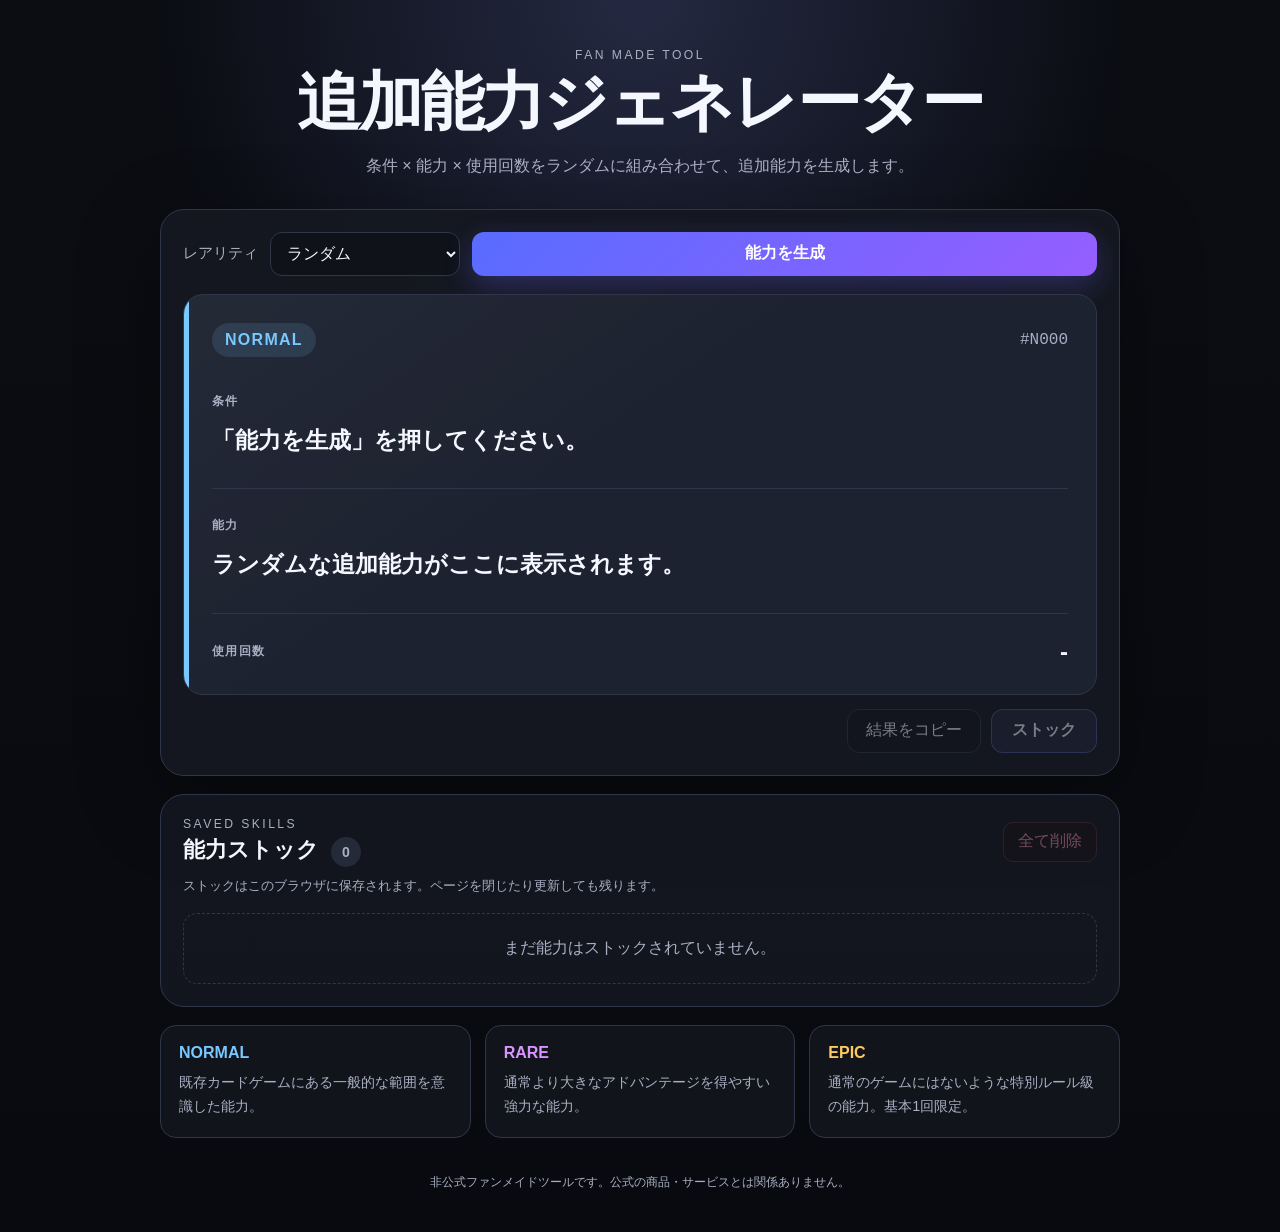
==== index.html @ 1065f286 "Add files via upload" ====
<!doctype html>
<html lang="ja">
<head>
  <meta charset="UTF-8" />
  <meta name="viewport" content="width=device-width, initial-scale=1.0" />
  <meta name="description" content="デュエル・マスターズ向けの非公式追加能力ジェネレーター" />
  <title>追加能力ジェネレーター</title>
  <link rel="stylesheet" href="./style.css?v=20260817_1328" />
</head>
<body>
  <main class="page-shell">
    <header class="hero">
      <p class="eyebrow">FAN MADE TOOL</p>
      <h1>追加能力ジェネレーター</h1>
      <p class="lead">
        条件 × 能力 × 使用回数をランダムに組み合わせて、追加能力を生成します。
      </p>
    </header>

    <section class="generator-panel" aria-labelledby="generator-title">
      <div class="control-row">
        <label for="rarity-select">レアリティ</label>
        <select id="rarity-select">
          <option value="random">ランダム</option>
          <option value="normal">NORMAL</option>
          <option value="rare">RARE</option>
          <option value="epic">EPIC</option>
        </select>

        <button id="generate-button" class="primary-button" type="button">
          能力を生成
        </button>
      </div>

      <article id="result-card" class="result-card rarity-normal" aria-live="polite">
        <div class="card-top">
          <span id="rarity-badge" class="rarity-badge">NORMAL</span>
          <span id="skill-id" class="skill-id">#N000</span>
        </div>

        <div class="result-block">
          <span class="result-label">条件</span>
          <p id="condition-text">「能力を生成」を押してください。</p>
        </div>

        <div class="divider"></div>

        <div class="result-block">
          <span class="result-label">能力</span>
          <p id="skill-text">ランダムな追加能力がここに表示されます。</p>
        </div>

        <div class="divider"></div>

        <div class="count-area">
          <span class="result-label">使用回数</span>
          <strong id="count-text">-</strong>
        </div>
      </article>

      <div class="secondary-actions">
        <button id="copy-button" class="secondary-button" type="button" disabled>
          結果をコピー
        </button>
        <button id="stock-button" class="stock-button" type="button" disabled>
          ストック
        </button>
      </div>
    </section>

    <section class="stock-section" aria-labelledby="stock-title">
      <div class="stock-header">
        <div>
          <p class="eyebrow stock-eyebrow">SAVED SKILLS</p>
          <h2 id="stock-title">能力ストック <span id="stock-count">0</span></h2>
        </div>
        <button id="clear-stock-button" class="danger-button" type="button">
          全て削除
        </button>
      </div>

      <p class="stock-note">
        ストックはこのブラウザに保存されます。ページを閉じたり更新しても残ります。
      </p>

      <div id="stock-list" class="stock-list">
        <p id="stock-empty" class="stock-empty">まだ能力はストックされていません。</p>
      </div>
    </section>

    <section class="info-grid">
      <div class="info-card">
        <h2>NORMAL</h2>
        <p>既存カードゲームにある一般的な範囲を意識した能力。</p>
      </div>
      <div class="info-card">
        <h2>RARE</h2>
        <p>通常より大きなアドバンテージを得やすい強力な能力。</p>
      </div>
      <div class="info-card">
        <h2>EPIC</h2>
        <p>通常のゲームにはないような特別ルール級の能力。基本1回限定。</p>
      </div>
    </section>

    <footer>
      <p>
        非公式ファンメイドツールです。公式の商品・サービスとは関係ありません。
      </p>
    </footer>
  </main>

  <script type="module" src="./main.js?v=20260817_1328"></script>
</body>
</html>
---- style.css ----
:root {
  color-scheme: dark;
  --bg: #0c0d12;
  --panel: #151821;
  --panel-2: #1d2230;
  --text: #f5f7ff;
  --muted: #a9b0c3;
  --line: #30364a;
  --normal: #79c8ff;
  --rare: #d995ff;
  --epic: #ffc95f;
  --accent: #7e8cff;
}

* {
  box-sizing: border-box;
}

body {
  margin: 0;
  min-height: 100vh;
  font-family:
    Inter, "Noto Sans JP", "Yu Gothic UI", "Yu Gothic", Meiryo, sans-serif;
  background:
    radial-gradient(circle at top, #242942 0%, transparent 35%),
    linear-gradient(180deg, #0b0d13 0%, #090a0f 100%);
  color: var(--text);
}

button,
select {
  font: inherit;
}

button {
  cursor: pointer;
}

.page-shell {
  width: min(960px, calc(100% - 32px));
  margin: 0 auto;
  padding: 48px 0 28px;
}

.hero {
  text-align: center;
  margin-bottom: 28px;
}

.eyebrow {
  margin: 0 0 8px;
  letter-spacing: 0.2em;
  font-size: 0.76rem;
  color: var(--muted);
}

h1 {
  margin: 0;
  font-size: clamp(2rem, 6vw, 4rem);
  line-height: 1;
  letter-spacing: -0.04em;
}

.lead {
  max-width: 650px;
  margin: 18px auto 0;
  line-height: 1.8;
  color: var(--muted);
}

.generator-panel {
  padding: 22px;
  border: 1px solid var(--line);
  border-radius: 24px;
  background: rgba(21, 24, 33, 0.92);
  box-shadow: 0 24px 80px rgba(0, 0, 0, 0.35);
}

.control-row {
  display: grid;
  grid-template-columns: auto minmax(120px, 190px) 1fr;
  gap: 12px;
  align-items: center;
  margin-bottom: 18px;
}

.control-row label {
  color: var(--muted);
  font-size: 0.92rem;
}

select,
.primary-button,
.secondary-button {
  min-height: 44px;
  border-radius: 12px;
  border: 1px solid var(--line);
}

select {
  padding: 0 12px;
  background: #0f1219;
  color: var(--text);
}

.primary-button {
  border: 0;
  padding: 0 24px;
  font-weight: 800;
  color: white;
  background: linear-gradient(135deg, #596cff, #965eff);
  box-shadow: 0 10px 28px rgba(109, 96, 255, 0.28);
}

.primary-button:hover {
  filter: brightness(1.08);
}

.result-card {
  position: relative;
  overflow: hidden;
  min-height: 390px;
  padding: 28px;
  border-radius: 20px;
  border: 1px solid var(--line);
  background:
    linear-gradient(145deg, rgba(255, 255, 255, 0.035), transparent 45%),
    var(--panel-2);
}

.result-card::before {
  content: "";
  position: absolute;
  inset: 0 auto 0 0;
  width: 5px;
  background: var(--normal);
}

.result-card.rarity-rare::before {
  background: var(--rare);
}

.result-card.rarity-epic::before {
  background: var(--epic);
}

.result-card.rarity-epic {
  box-shadow:
    inset 0 0 45px rgba(255, 201, 95, 0.06),
    0 0 40px rgba(255, 201, 95, 0.05);
}

.card-top,
.count-area {
  display: flex;
  align-items: center;
  justify-content: space-between;
  gap: 16px;
}

.card-top {
  margin-bottom: 32px;
}

.rarity-badge {
  display: inline-flex;
  align-items: center;
  min-height: 34px;
  padding: 0 13px;
  border-radius: 999px;
  background: rgba(121, 200, 255, 0.13);
  color: var(--normal);
  font-weight: 900;
  letter-spacing: 0.08em;
}

.rarity-rare .rarity-badge {
  background: rgba(217, 149, 255, 0.13);
  color: var(--rare);
}

.rarity-epic .rarity-badge {
  background: rgba(255, 201, 95, 0.14);
  color: var(--epic);
}

.skill-id {
  color: var(--muted);
  font-family: ui-monospace, SFMono-Regular, Menlo, Consolas, monospace;
}

.result-block {
  padding: 4px 0;
}

.result-label {
  display: block;
  margin-bottom: 10px;
  color: var(--muted);
  font-size: 0.78rem;
  font-weight: 800;
  letter-spacing: 0.12em;
}

.result-block p {
  margin: 0;
  font-size: clamp(1.1rem, 3vw, 1.45rem);
  line-height: 1.75;
  font-weight: 700;
}

.divider {
  height: 1px;
  margin: 24px 0;
  background: var(--line);
}

.count-area .result-label {
  margin: 0;
}

#count-text {
  font-size: clamp(1.15rem, 3vw, 1.5rem);
}

.secondary-actions {
  display: flex;
  justify-content: flex-end;
  margin-top: 14px;
}

.secondary-button {
  padding: 0 18px;
  background: #11141c;
  color: var(--text);
}

.secondary-button:disabled {
  opacity: 0.45;
  cursor: default;
}

.info-grid {
  display: grid;
  grid-template-columns: repeat(3, 1fr);
  gap: 14px;
  margin-top: 18px;
}

.info-card {
  padding: 18px;
  border: 1px solid var(--line);
  border-radius: 16px;
  background: rgba(21, 24, 33, 0.72);
}

.info-card h2 {
  margin: 0 0 8px;
  font-size: 1rem;
}

.info-card:nth-child(1) h2 {
  color: var(--normal);
}

.info-card:nth-child(2) h2 {
  color: var(--rare);
}

.info-card:nth-child(3) h2 {
  color: var(--epic);
}

.info-card p,
footer {
  color: var(--muted);
}

.info-card p {
  margin: 0;
  line-height: 1.7;
  font-size: 0.9rem;
}

footer {
  padding-top: 24px;
  text-align: center;
  font-size: 0.78rem;
}

@media (max-width: 700px) {
  .page-shell {
    width: min(100% - 20px, 960px);
    padding-top: 28px;
  }

  .generator-panel {
    padding: 14px;
    border-radius: 18px;
  }

  .control-row {
    grid-template-columns: 1fr;
  }

  .control-row label {
    margin-bottom: -4px;
  }

  .result-card {
    min-height: 360px;
    padding: 22px 20px;
  }

  .info-grid {
    grid-template-columns: 1fr;
  }
}


/* ===== Ability Stock ===== */

.secondary-actions {
  gap: 10px;
}

.stock-button {
  min-height: 44px;
  padding: 0 20px;
  border: 1px solid rgba(126, 140, 255, 0.45);
  border-radius: 12px;
  background: rgba(126, 140, 255, 0.13);
  color: var(--text);
  font-weight: 800;
}

.stock-button:hover:not(:disabled) {
  background: rgba(126, 140, 255, 0.22);
}

.stock-button:disabled {
  opacity: 0.45;
  cursor: default;
}

.stock-section {
  margin-top: 18px;
  padding: 22px;
  border: 1px solid var(--line);
  border-radius: 24px;
  background: rgba(21, 24, 33, 0.86);
}

.stock-header {
  display: flex;
  align-items: center;
  justify-content: space-between;
  gap: 16px;
}

.stock-header h2 {
  margin: 0;
  font-size: 1.35rem;
}

.stock-header h2 span {
  display: inline-flex;
  align-items: center;
  justify-content: center;
  min-width: 30px;
  min-height: 30px;
  margin-left: 6px;
  padding: 0 8px;
  border-radius: 999px;
  background: #252a39;
  color: var(--muted);
  font-size: 0.88rem;
}

.stock-eyebrow {
  margin-bottom: 4px;
}

.stock-note {
  margin: 10px 0 18px;
  color: var(--muted);
  font-size: 0.82rem;
}

.danger-button {
  min-height: 40px;
  padding: 0 14px;
  border: 1px solid #4d3540;
  border-radius: 10px;
  background: #1a1216;
  color: #ff9aad;
}

.danger-button:disabled {
  opacity: 0.4;
  cursor: default;
}

.stock-list {
  display: grid;
  gap: 12px;
}

.stock-empty {
  margin: 0;
  padding: 24px 12px;
  border: 1px dashed var(--line);
  border-radius: 14px;
  text-align: center;
  color: var(--muted);
}

.stock-item {
  position: relative;
  overflow: hidden;
  display: grid;
  grid-template-columns: 52px 1fr auto;
  gap: 14px;
  align-items: start;
  padding: 16px;
  border: 1px solid var(--line);
  border-radius: 14px;
  background: #12151d;
}

.stock-item::before {
  content: "";
  position: absolute;
  inset: 0 auto 0 0;
  width: 4px;
  background: var(--normal);
}

.stock-item.rarity-rare::before {
  background: var(--rare);
}

.stock-item.rarity-epic::before {
  background: var(--epic);
}

.stock-number {
  color: var(--muted);
  font-family: ui-monospace, SFMono-Regular, Menlo, Consolas, monospace;
  font-weight: 800;
}

.stock-content {
  min-width: 0;
}

.stock-meta {
  display: flex;
  flex-wrap: wrap;
  gap: 7px;
  align-items: center;
  margin-bottom: 8px;
}

.stock-rarity {
  font-size: 0.75rem;
  font-weight: 900;
  letter-spacing: 0.08em;
}

.stock-item.rarity-normal .stock-rarity {
  color: var(--normal);
}

.stock-item.rarity-rare .stock-rarity {
  color: var(--rare);
}

.stock-item.rarity-epic .stock-rarity {
  color: var(--epic);
}

.stock-skill-id,
.stock-count-text {
  color: var(--muted);
  font-size: 0.76rem;
}

.stock-condition,
.stock-skill {
  margin: 0;
  line-height: 1.65;
}

.stock-condition {
  margin-bottom: 5px;
  color: #cdd2df;
  font-size: 0.88rem;
}

.stock-skill {
  font-weight: 700;
}

.stock-delete {
  min-height: 34px;
  padding: 0 10px;
  border: 1px solid var(--line);
  border-radius: 9px;
  background: #171a23;
  color: var(--muted);
}

.stock-delete:hover {
  color: #ff9aad;
  border-color: #60404a;
}

@media (max-width: 700px) {
  .secondary-actions {
    display: grid;
    grid-template-columns: 1fr 1fr;
  }

  .secondary-button,
  .stock-button {
    width: 100%;
  }

  .stock-section {
    padding: 16px 14px;
    border-radius: 18px;
  }

  .stock-header {
    align-items: flex-start;
  }

  .stock-item {
    grid-template-columns: 34px 1fr;
  }

  .stock-delete {
    grid-column: 2;
    justify-self: start;
  }
}


/* ===== Usage Counter ===== */

.stock-usage-area {
  display: flex;
  flex-wrap: wrap;
  align-items: center;
  gap: 10px;
  margin-top: 12px;
}

.stock-usage-text {
  display: inline-flex;
  align-items: center;
  min-height: 34px;
  padding: 0 11px;
  border-radius: 9px;
  background: #202532;
  font-size: 0.86rem;
}

.stock-use {
  min-height: 36px;
  padding: 0 14px;
  border: 1px solid rgba(126, 140, 255, 0.48);
  border-radius: 9px;
  background: rgba(126, 140, 255, 0.15);
  color: var(--text);
  font-weight: 800;
}

.stock-use:hover:not(:disabled) {
  background: rgba(126, 140, 255, 0.26);
}

.stock-use:disabled {
  border-color: var(--line);
  background: #161922;
  color: #747b8e;
  cursor: default;
}

.stock-item.usage-complete {
  opacity: 0.72;
}

.stock-item.usage-complete .stock-usage-text {
  background: #1a1c24;
  color: #8b92a3;
}
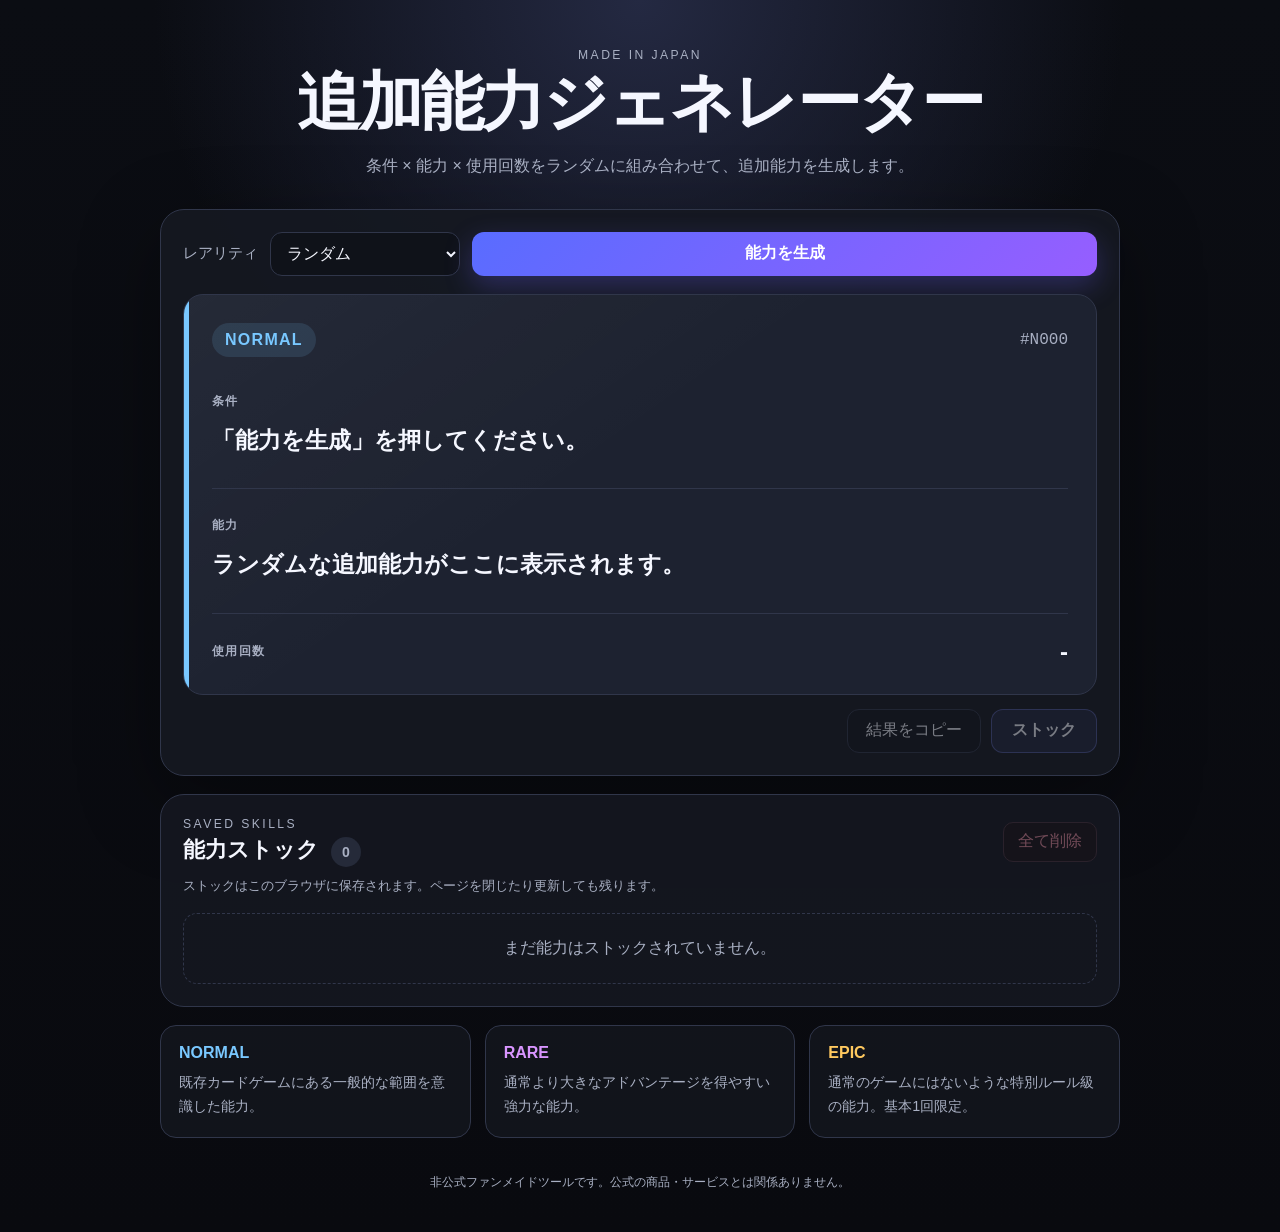
==== commit f7ffd3df: "index.html" ====
--- a/index.html
+++ b/index.html
@@ -10,7 +10,7 @@
 <body>
   <main class="page-shell">
     <header class="hero">
-      <p class="eyebrow">FAN MADE TOOL</p>
+      <p class="eyebrow">MADE IN JAPAN</p>
       <h1>追加能力ジェネレーター</h1>
       <p class="lead">
         条件 × 能力 × 使用回数をランダムに組み合わせて、追加能力を生成します。
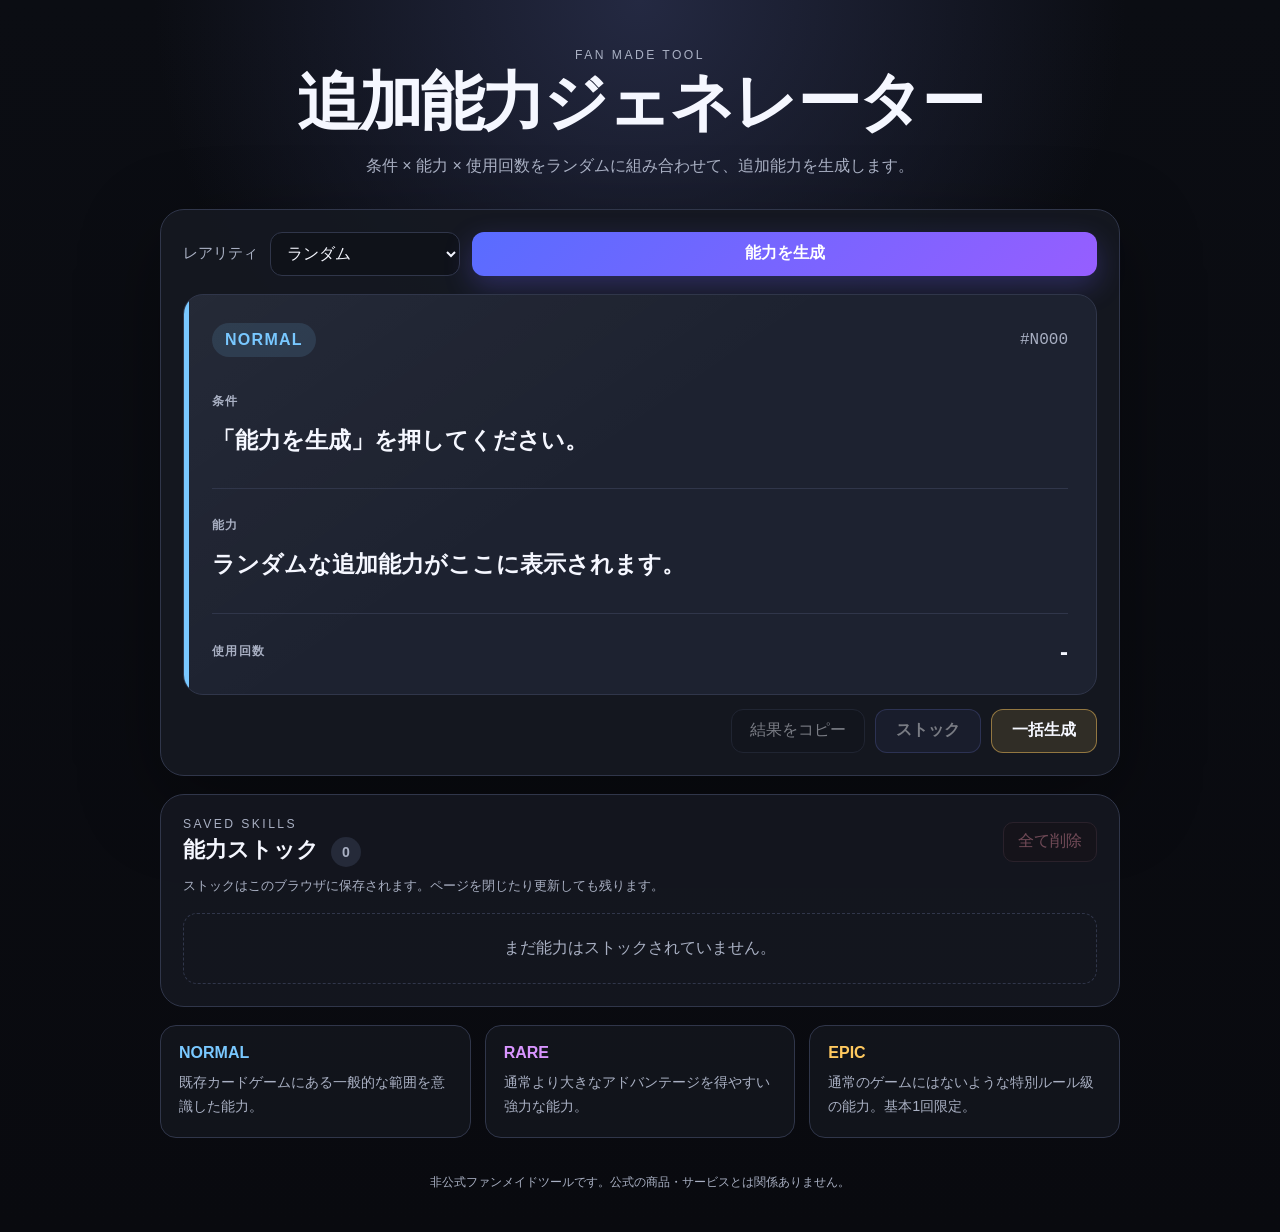
==== commit 94b644f8: "Add files via upload" ====
--- a/index.html
+++ b/index.html
@@ -5,12 +5,12 @@
   <meta name="viewport" content="width=device-width, initial-scale=1.0" />
   <meta name="description" content="デュエル・マスターズ向けの非公式追加能力ジェネレーター" />
   <title>追加能力ジェネレーター</title>
-  <link rel="stylesheet" href="./style.css?v=20260817_1328" />
+  <link rel="stylesheet" href="./style.css?v=20260817_1345" />
 </head>
 <body>
   <main class="page-shell">
     <header class="hero">
-      <p class="eyebrow">MADE IN JAPAN</p>
+      <p class="eyebrow">FAN MADE TOOL</p>
       <h1>追加能力ジェネレーター</h1>
       <p class="lead">
         条件 × 能力 × 使用回数をランダムに組み合わせて、追加能力を生成します。
@@ -65,6 +65,9 @@
         <button id="stock-button" class="stock-button" type="button" disabled>
           ストック
         </button>
+        <button id="batch-generate-button" class="batch-button" type="button">
+          一括生成
+        </button>
       </div>
     </section>
 
@@ -110,6 +113,6 @@
     </footer>
   </main>
 
-  <script type="module" src="./main.js?v=20260817_1328"></script>
+  <script type="module" src="./main.js?v=20260817_1345"></script>
 </body>
 </html>
--- a/style.css
+++ b/style.css
@@ -596,3 +596,30 @@
   background: #1a1c24;
   color: #8b92a3;
 }
+
+
+/* ===== Batch Generate ===== */
+
+.batch-button {
+  min-height: 44px;
+  padding: 0 20px;
+  border: 1px solid rgba(255, 201, 95, 0.48);
+  border-radius: 12px;
+  background: rgba(255, 201, 95, 0.12);
+  color: var(--text);
+  font-weight: 800;
+}
+
+.batch-button:hover {
+  background: rgba(255, 201, 95, 0.22);
+}
+
+@media (max-width: 700px) {
+  .secondary-actions {
+    grid-template-columns: 1fr 1fr 1fr;
+  }
+
+  .batch-button {
+    width: 100%;
+  }
+}
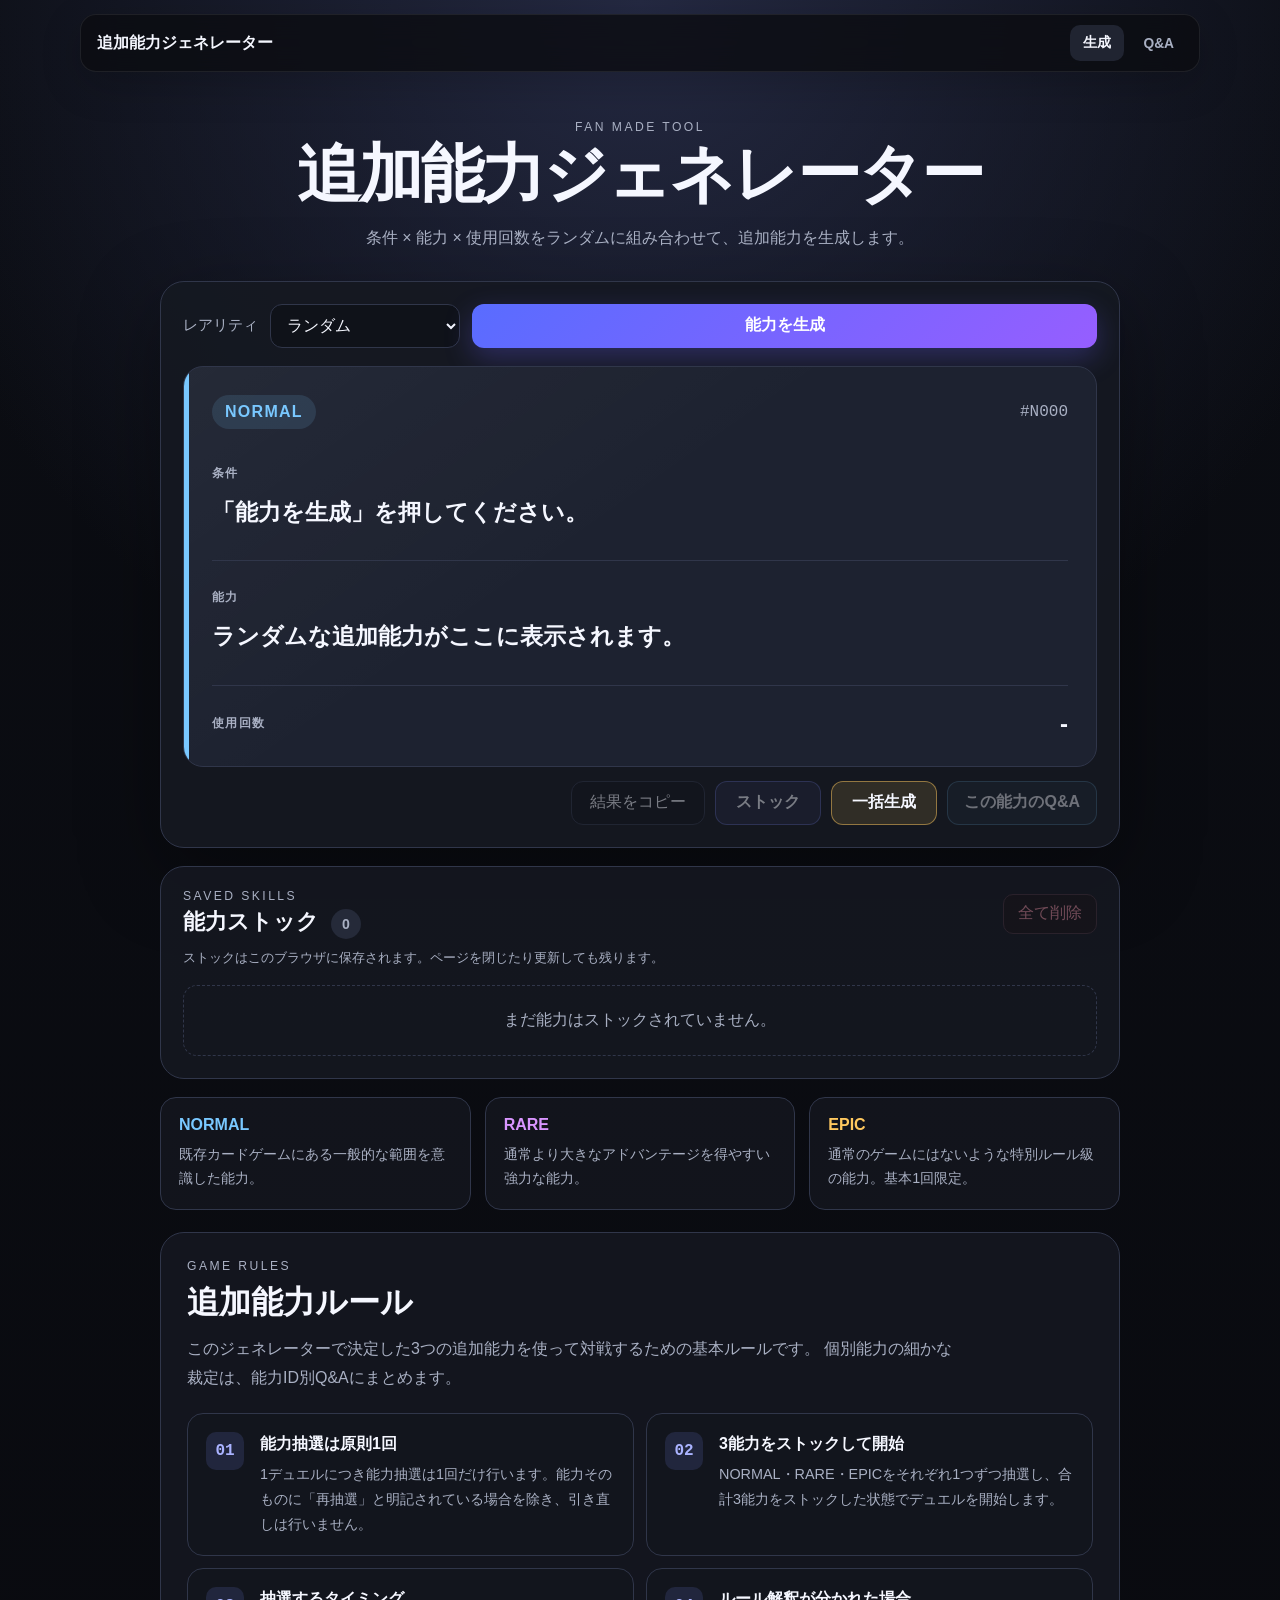
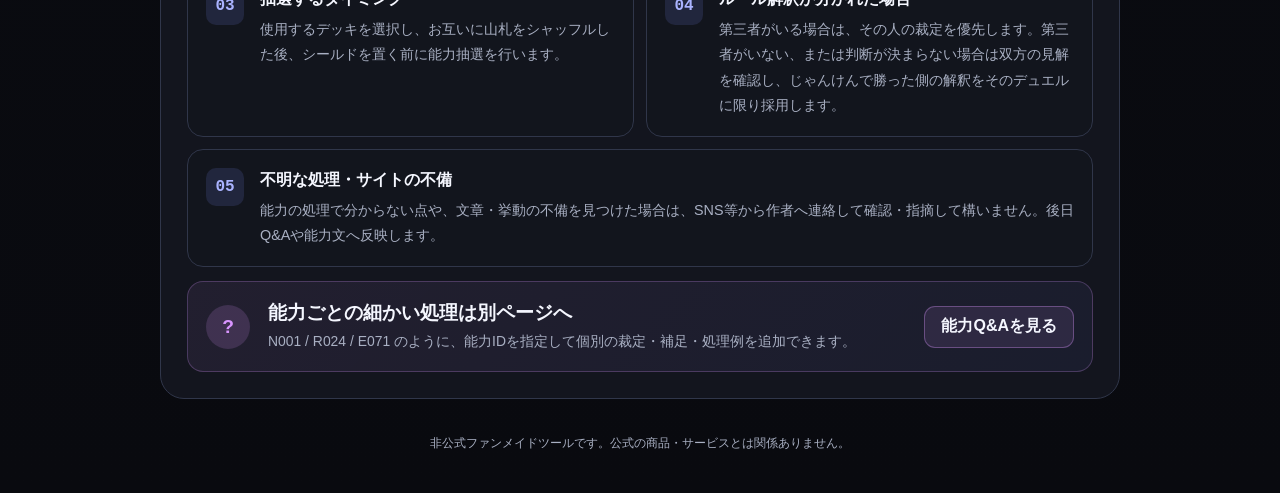
==== commit b52f4e7c: "Add files via upload" ====
--- a/index.html
+++ b/index.html
@@ -5,9 +5,16 @@
   <meta name="viewport" content="width=device-width, initial-scale=1.0" />
   <meta name="description" content="デュエル・マスターズ向けの非公式追加能力ジェネレーター" />
   <title>追加能力ジェネレーター</title>
-  <link rel="stylesheet" href="./style.css?v=20260817_1345" />
+  <link rel="stylesheet" href="./style.css?v=20260819_1120" />
 </head>
 <body>
+  <nav class="site-nav">
+    <a class="nav-brand" href="./index.html">追加能力ジェネレーター</a>
+    <div class="nav-links">
+      <a class="nav-link active" href="./index.html">生成</a>
+      <a class="nav-link" href="./qa.html">Q&amp;A</a>
+    </div>
+  </nav>
   <main class="page-shell">
     <header class="hero">
       <p class="eyebrow">FAN MADE TOOL</p>
@@ -68,6 +75,9 @@
         <button id="batch-generate-button" class="batch-button" type="button">
           一括生成
         </button>
+        <a id="qa-current-button" class="qa-current-button disabled" href="./qa.html" aria-disabled="true">
+          この能力のQ&amp;A
+        </a>
       </div>
     </section>
 
@@ -106,6 +116,70 @@
       </div>
     </section>
 
+
+    <section class="rules-section" aria-labelledby="rules-title">
+      <div class="section-heading">
+        <p class="eyebrow">GAME RULES</p>
+        <h2 id="rules-title">追加能力ルール</h2>
+        <p class="section-lead">
+          このジェネレーターで決定した3つの追加能力を使って対戦するための基本ルールです。
+          個別能力の細かな裁定は、能力ID別Q&amp;Aにまとめます。
+        </p>
+      </div>
+
+      <div class="rules-grid">
+        <article class="rule-card">
+          <span class="rule-number">01</span>
+          <div>
+            <h3>能力抽選は原則1回</h3>
+            <p>1デュエルにつき能力抽選は1回だけ行います。能力そのものに「再抽選」と明記されている場合を除き、引き直しは行いません。</p>
+          </div>
+        </article>
+
+        <article class="rule-card">
+          <span class="rule-number">02</span>
+          <div>
+            <h3>3能力をストックして開始</h3>
+            <p>NORMAL・RARE・EPICをそれぞれ1つずつ抽選し、合計3能力をストックした状態でデュエルを開始します。</p>
+          </div>
+        </article>
+
+        <article class="rule-card">
+          <span class="rule-number">03</span>
+          <div>
+            <h3>抽選するタイミング</h3>
+            <p>使用するデッキを選択し、お互いに山札をシャッフルした後、シールドを置く前に能力抽選を行います。</p>
+          </div>
+        </article>
+
+        <article class="rule-card">
+          <span class="rule-number">04</span>
+          <div>
+            <h3>ルール解釈が分かれた場合</h3>
+            <p>第三者がいる場合は、その人の裁定を優先します。第三者がいない、または判断が決まらない場合は双方の見解を確認し、じゃんけんで勝った側の解釈をそのデュエルに限り採用します。</p>
+          </div>
+        </article>
+
+        <article class="rule-card wide-rule">
+          <span class="rule-number">05</span>
+          <div>
+            <h3>不明な処理・サイトの不備</h3>
+            <p>能力の処理で分からない点や、文章・挙動の不備を見つけた場合は、SNS等から作者へ連絡して確認・指摘して構いません。後日Q&amp;Aや能力文へ反映します。</p>
+          </div>
+        </article>
+      </div>
+
+      <div class="rules-note">
+        <div class="rules-note-icon">?</div>
+        <div>
+          <h3>能力ごとの細かい処理は別ページへ</h3>
+          <p>N001 / R024 / E071 のように、能力IDを指定して個別の裁定・補足・処理例を追加できます。</p>
+        </div>
+        <a class="qa-link-button" href="./qa.html">能力Q&amp;Aを見る</a>
+      </div>
+    </section>
+
+
     <footer>
       <p>
         非公式ファンメイドツールです。公式の商品・サービスとは関係ありません。
@@ -113,6 +187,6 @@
     </footer>
   </main>
 
-  <script type="module" src="./main.js?v=20260817_1345"></script>
+  <script type="module" src="./main.js?v=20260819_1120"></script>
 </body>
 </html>
--- a/style.css
+++ b/style.css
@@ -623,3 +623,133 @@
     width: 100%;
   }
 }
+
+
+/* ===== Navigation / Rules / Q&A ===== */
+.site-nav {
+  position: sticky;
+  top: 0;
+  z-index: 50;
+  display: flex;
+  align-items: center;
+  justify-content: space-between;
+  gap: 18px;
+  width: min(1120px, calc(100% - 32px));
+  margin: 14px auto 0;
+  padding: 10px 12px 10px 16px;
+  border: 1px solid rgba(255,255,255,.08);
+  border-radius: 16px;
+  background: rgba(12,13,18,.82);
+  backdrop-filter: blur(18px);
+  box-shadow: 0 12px 40px rgba(0,0,0,.18);
+}
+.nav-brand { color: var(--text); text-decoration: none; font-weight: 900; }
+.nav-links { display: flex; gap: 6px; }
+.nav-link {
+  display: inline-flex; align-items: center; min-height: 36px; padding: 0 13px;
+  border-radius: 10px; color: var(--muted); text-decoration: none; font-size: .86rem; font-weight: 800;
+}
+.nav-link:hover, .nav-link.active { background: #202431; color: var(--text); }
+
+.rules-section, .qa-section {
+  margin-top: 22px; padding: 26px; border: 1px solid var(--line); border-radius: 24px;
+  background: rgba(21,24,33,.82);
+}
+.section-heading { margin-bottom: 20px; }
+.section-heading h2 { margin: 0; font-size: clamp(1.45rem,4vw,2rem); }
+.section-lead { max-width: 780px; margin: 10px 0 0; color: var(--muted); line-height: 1.8; }
+.rules-grid { display: grid; grid-template-columns: repeat(2,1fr); gap: 12px; }
+.rule-card {
+  display: grid; grid-template-columns: 42px 1fr; gap: 12px; padding: 18px;
+  border: 1px solid var(--line); border-radius: 16px; background: #12151d;
+}
+.rule-card.wide-rule { grid-column: 1 / -1; }
+.rule-number {
+  display: inline-flex; align-items: center; justify-content: center; width: 38px; height: 38px;
+  border-radius: 10px; background: rgba(126,140,255,.14); color: #aab3ff; font-weight: 900;
+  font-family: ui-monospace,SFMono-Regular,Menlo,Consolas,monospace;
+}
+.rule-card h3 { margin: 2px 0 7px; font-size: 1rem; }
+.rule-card p { margin: 0; color: var(--muted); line-height: 1.75; font-size: .9rem; }
+.rules-note {
+  display: grid; grid-template-columns: 48px 1fr auto; gap: 14px; align-items: center; margin-top: 14px; padding: 18px;
+  border: 1px solid rgba(217,149,255,.24); border-radius: 16px;
+  background: linear-gradient(135deg,rgba(217,149,255,.08),rgba(126,140,255,.07));
+}
+.rules-note-icon {
+  display: flex; align-items: center; justify-content: center; width: 44px; height: 44px; border-radius: 50%;
+  background: rgba(217,149,255,.16); color: var(--rare); font-size: 1.2rem; font-weight: 900;
+}
+.rules-note h3, .rules-note p { margin: 0; }
+.rules-note p { margin-top: 4px; color: var(--muted); line-height: 1.6; font-size: .87rem; }
+.qa-link-button, .qa-current-button, .stock-qa-link {
+  display: inline-flex; align-items: center; justify-content: center; text-decoration: none; font-weight: 800;
+}
+.qa-link-button {
+  min-height: 42px; padding: 0 16px; border: 1px solid rgba(217,149,255,.34); border-radius: 11px;
+  background: rgba(217,149,255,.1); color: var(--text);
+}
+.qa-current-button {
+  min-height: 44px; padding: 0 16px; border: 1px solid rgba(121,200,255,.38); border-radius: 12px;
+  background: rgba(121,200,255,.09); color: var(--text);
+}
+.qa-current-button.disabled { opacity: .4; pointer-events: none; }
+.stock-qa-link {
+  min-height: 36px; padding: 0 12px; border: 1px solid var(--line); border-radius: 9px;
+  background: #171a23; color: var(--muted); font-size: .82rem;
+}
+.stock-qa-link:hover { color: var(--text); }
+
+.qa-page { max-width: 1040px; }
+.qa-hero { padding: 38px 0 8px; text-align: center; }
+.qa-list { display: grid; gap: 10px; }
+.qa-list.compact { margin-top: 14px; }
+.qa-item { overflow: hidden; border: 1px solid var(--line); border-radius: 13px; background: #10131a; }
+.qa-item summary {
+  position: relative; padding: 15px 46px 15px 16px; cursor: pointer; list-style: none; font-weight: 800; line-height: 1.55;
+}
+.qa-item summary::-webkit-details-marker { display: none; }
+.qa-item summary::after { content: "+"; position: absolute; right: 16px; top: 50%; transform: translateY(-50%); color: var(--muted); font-size: 1.2rem; }
+.qa-item[open] summary::after { content: "−"; }
+.qa-answer { padding: 0 16px 16px; color: var(--muted); line-height: 1.8; white-space: pre-wrap; }
+.qa-toolbar { display: grid; grid-template-columns: minmax(240px,1fr) 180px 180px; gap: 10px; margin-bottom: 10px; }
+.search-box, .filter-box { display: grid; gap: 6px; }
+.search-box span, .filter-box span { color: var(--muted); font-size: .76rem; font-weight: 800; }
+.search-box input, .filter-box select {
+  width: 100%; min-height: 44px; padding: 0 12px; border: 1px solid var(--line); border-radius: 11px;
+  background: #0f1219; color: var(--text);
+}
+.qa-count-row { margin: 12px 0; color: var(--muted); font-size: .84rem; }
+.skill-qa-list { display: grid; gap: 12px; }
+.skill-qa-card {
+  position: relative; overflow: hidden; padding: 18px; border: 1px solid var(--line); border-radius: 15px; background: #12151d;
+}
+.skill-qa-card::before { content: ""; position: absolute; inset: 0 auto 0 0; width: 4px; background: var(--normal); }
+.skill-qa-card.rarity-rare::before { background: var(--rare); }
+.skill-qa-card.rarity-epic::before { background: var(--epic); }
+.skill-qa-header { display: flex; flex-wrap: wrap; gap: 8px; align-items: center; }
+.skill-qa-badge { font-size: .74rem; font-weight: 900; letter-spacing: .08em; }
+.rarity-normal .skill-qa-badge { color: var(--normal); }
+.rarity-rare .skill-qa-badge { color: var(--rare); }
+.rarity-epic .skill-qa-badge { color: var(--epic); }
+.skill-qa-id { font-family: ui-monospace,SFMono-Regular,Menlo,Consolas,monospace; }
+.qa-status { margin-left: auto; padding: 4px 8px; border-radius: 999px; background: #1d2029; color: var(--muted); font-size: .72rem; }
+.qa-status.registered { background: rgba(126,140,255,.12); color: #abb4ff; }
+.skill-qa-text { margin: 12px 0 0; line-height: 1.75; font-weight: 700; }
+.qa-unregistered-note, .qa-empty { color: var(--muted); }
+.qa-unregistered-note { margin: 12px 0 0; font-size: .84rem; }
+.qa-empty { padding: 28px; border: 1px dashed var(--line); border-radius: 14px; text-align: center; }
+
+@media (max-width: 760px) {
+  .site-nav { width: calc(100% - 20px); margin-top: 10px; }
+  .nav-brand { font-size: .88rem; }
+  .rules-section, .qa-section { padding: 18px 14px; border-radius: 18px; }
+  .rules-grid { grid-template-columns: 1fr; }
+  .rule-card.wide-rule { grid-column: auto; }
+  .rules-note { grid-template-columns: 42px 1fr; }
+  .qa-link-button { grid-column: 1 / -1; }
+  .qa-toolbar { grid-template-columns: 1fr; }
+  .qa-status { margin-left: 0; }
+  .secondary-actions { grid-template-columns: 1fr 1fr; }
+  .qa-current-button { width: 100%; }
+}
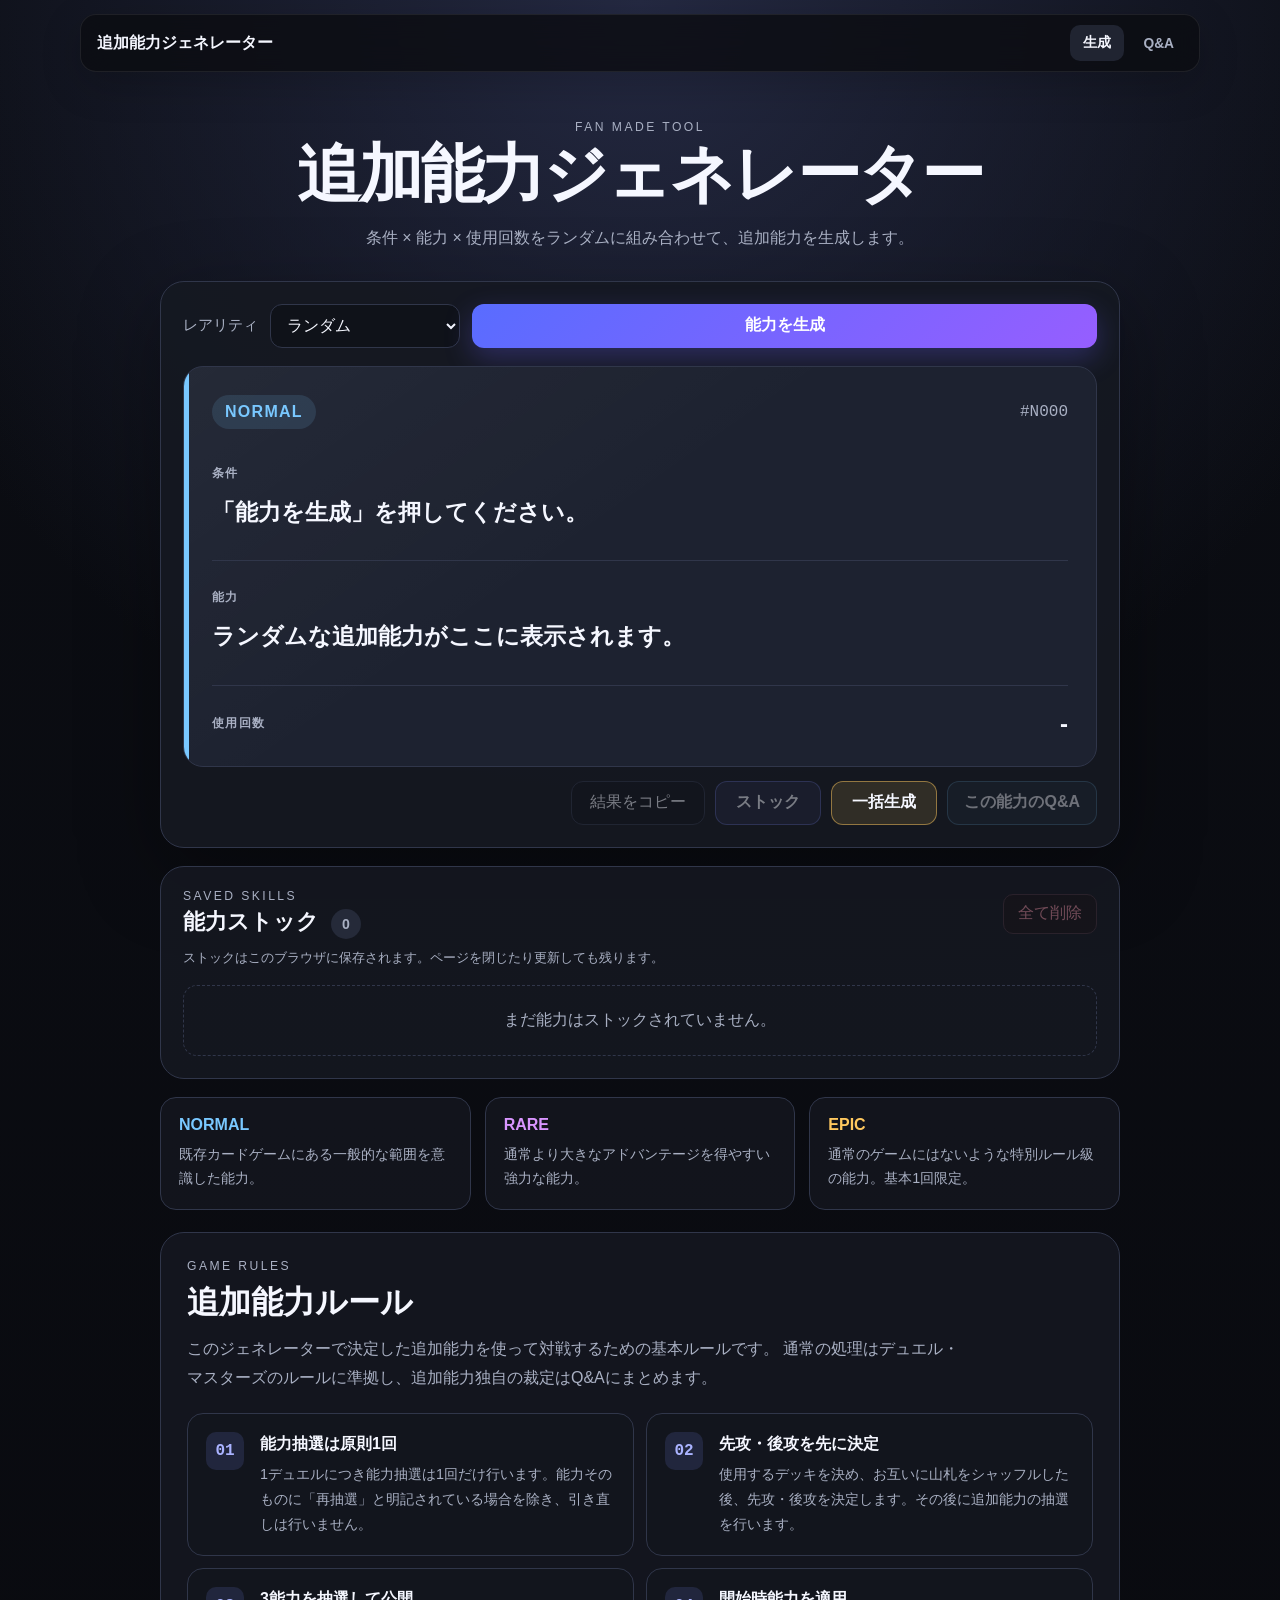
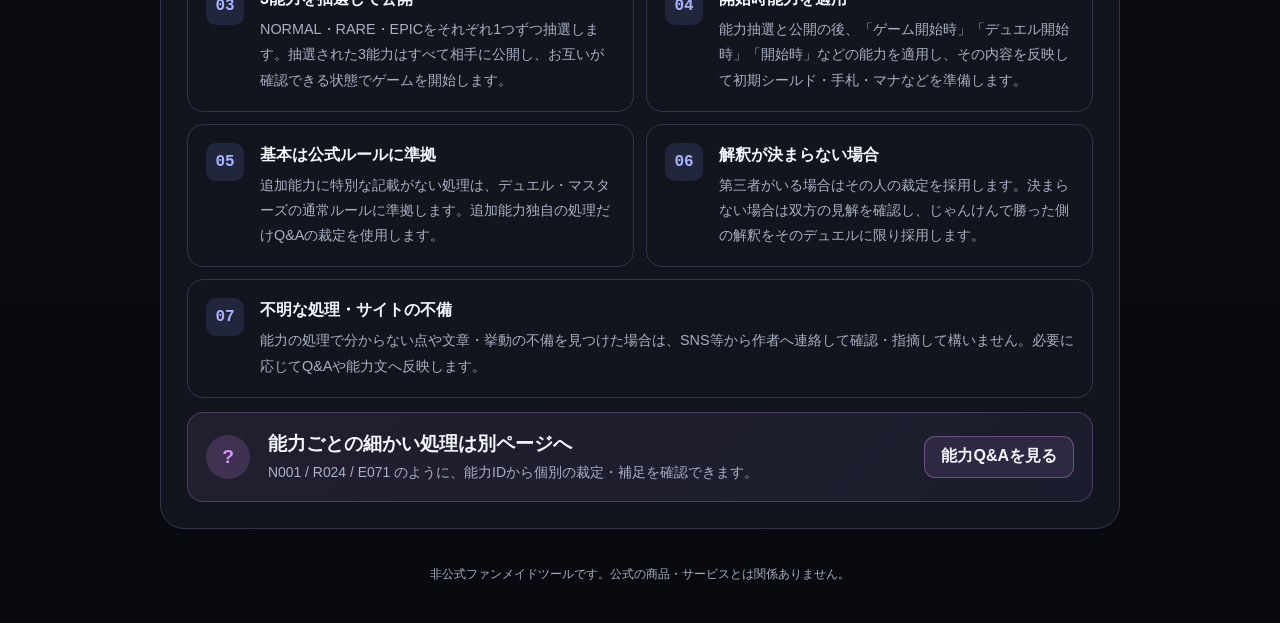
==== commit 2485be1e: "Add files via upload" ====
--- a/index.html
+++ b/index.html
@@ -5,7 +5,7 @@
   <meta name="viewport" content="width=device-width, initial-scale=1.0" />
   <meta name="description" content="デュエル・マスターズ向けの非公式追加能力ジェネレーター" />
   <title>追加能力ジェネレーター</title>
-  <link rel="stylesheet" href="./style.css?v=20260819_1120" />
+  <link rel="stylesheet" href="./style.css?v=20260819_1455" />
 </head>
 <body>
   <nav class="site-nav">
@@ -122,8 +122,8 @@
         <p class="eyebrow">GAME RULES</p>
         <h2 id="rules-title">追加能力ルール</h2>
         <p class="section-lead">
-          このジェネレーターで決定した3つの追加能力を使って対戦するための基本ルールです。
-          個別能力の細かな裁定は、能力ID別Q&amp;Aにまとめます。
+          このジェネレーターで決定した追加能力を使って対戦するための基本ルールです。
+          通常の処理はデュエル・マスターズのルールに準拠し、追加能力独自の裁定はQ&amp;Aにまとめます。
         </p>
       </div>
 
@@ -139,32 +139,48 @@
         <article class="rule-card">
           <span class="rule-number">02</span>
           <div>
-            <h3>3能力をストックして開始</h3>
-            <p>NORMAL・RARE・EPICをそれぞれ1つずつ抽選し、合計3能力をストックした状態でデュエルを開始します。</p>
+            <h3>先攻・後攻を先に決定</h3>
+            <p>使用するデッキを決め、お互いに山札をシャッフルした後、先攻・後攻を決定します。その後に追加能力の抽選を行います。</p>
           </div>
         </article>
 
         <article class="rule-card">
           <span class="rule-number">03</span>
           <div>
-            <h3>抽選するタイミング</h3>
-            <p>使用するデッキを選択し、お互いに山札をシャッフルした後、シールドを置く前に能力抽選を行います。</p>
+            <h3>3能力を抽選して公開</h3>
+            <p>NORMAL・RARE・EPICをそれぞれ1つずつ抽選します。抽選された3能力はすべて相手に公開し、お互いが確認できる状態でゲームを開始します。</p>
           </div>
         </article>
 
         <article class="rule-card">
           <span class="rule-number">04</span>
           <div>
-            <h3>ルール解釈が分かれた場合</h3>
-            <p>第三者がいる場合は、その人の裁定を優先します。第三者がいない、または判断が決まらない場合は双方の見解を確認し、じゃんけんで勝った側の解釈をそのデュエルに限り採用します。</p>
+            <h3>開始時能力を適用</h3>
+            <p>能力抽選と公開の後、「ゲーム開始時」「デュエル開始時」「開始時」などの能力を適用し、その内容を反映して初期シールド・手札・マナなどを準備します。</p>
+          </div>
+        </article>
+
+        <article class="rule-card">
+          <span class="rule-number">05</span>
+          <div>
+            <h3>基本は公式ルールに準拠</h3>
+            <p>追加能力に特別な記載がない処理は、デュエル・マスターズの通常ルールに準拠します。追加能力独自の処理だけQ&amp;Aの裁定を使用します。</p>
+          </div>
+        </article>
+
+        <article class="rule-card">
+          <span class="rule-number">06</span>
+          <div>
+            <h3>解釈が決まらない場合</h3>
+            <p>第三者がいる場合はその人の裁定を採用します。決まらない場合は双方の見解を確認し、じゃんけんで勝った側の解釈をそのデュエルに限り採用します。</p>
           </div>
         </article>
 
         <article class="rule-card wide-rule">
-          <span class="rule-number">05</span>
+          <span class="rule-number">07</span>
           <div>
             <h3>不明な処理・サイトの不備</h3>
-            <p>能力の処理で分からない点や、文章・挙動の不備を見つけた場合は、SNS等から作者へ連絡して確認・指摘して構いません。後日Q&amp;Aや能力文へ反映します。</p>
+            <p>能力の処理で分からない点や文章・挙動の不備を見つけた場合は、SNS等から作者へ連絡して確認・指摘して構いません。必要に応じてQ&amp;Aや能力文へ反映します。</p>
           </div>
         </article>
       </div>
@@ -173,7 +189,7 @@
         <div class="rules-note-icon">?</div>
         <div>
           <h3>能力ごとの細かい処理は別ページへ</h3>
-          <p>N001 / R024 / E071 のように、能力IDを指定して個別の裁定・補足・処理例を追加できます。</p>
+          <p>N001 / R024 / E071 のように、能力IDから個別の裁定・補足を確認できます。</p>
         </div>
         <a class="qa-link-button" href="./qa.html">能力Q&amp;Aを見る</a>
       </div>
@@ -187,6 +203,60 @@
     </footer>
   </main>
 
-  <script type="module" src="./main.js?v=20260819_1120"></script>
+
+  <div id="app-modal" class="app-modal" hidden>
+    <div id="app-modal-backdrop" class="app-modal-backdrop"></div>
+
+    <section
+      id="app-modal-panel"
+      class="app-modal-panel"
+      role="dialog"
+      aria-modal="true"
+      aria-labelledby="app-modal-title"
+      aria-describedby="app-modal-message"
+    >
+      <button
+        id="app-modal-close"
+        class="app-modal-close"
+        type="button"
+        aria-label="閉じる"
+      >
+        ×
+      </button>
+
+      <div class="app-modal-icon" aria-hidden="true">◆</div>
+
+      <h2 id="app-modal-title" class="app-modal-title">確認</h2>
+
+      <p id="app-modal-message" class="app-modal-message"></p>
+
+      <textarea
+        id="app-modal-textarea"
+        class="app-modal-textarea"
+        readonly
+        hidden
+      ></textarea>
+
+      <div class="app-modal-actions">
+        <button
+          id="app-modal-cancel"
+          class="app-modal-button modal-cancel-button"
+          type="button"
+        >
+          キャンセル
+        </button>
+
+        <button
+          id="app-modal-confirm"
+          class="app-modal-button modal-confirm-button"
+          type="button"
+        >
+          OK
+        </button>
+      </div>
+    </section>
+  </div>
+
+  <script type="module" src="./main.js?v=20260819_1455"></script>
 </body>
 </html>
--- a/style.css
+++ b/style.css
@@ -753,3 +753,261 @@
   .secondary-actions { grid-template-columns: 1fr 1fr; }
   .qa-current-button { width: 100%; }
 }
+
+
+/* =========================================================
+   Custom App Modal
+   ブラウザ標準 alert / confirm / prompt の代替
+   ========================================================= */
+
+body.modal-open {
+  overflow: hidden;
+}
+
+.app-modal[hidden] {
+  display: none !important;
+}
+
+.app-modal {
+  position: fixed;
+  inset: 0;
+  z-index: 9999;
+  display: grid;
+  place-items: center;
+  padding: 20px;
+}
+
+.app-modal-backdrop {
+  position: absolute;
+  inset: 0;
+  background: rgba(4, 5, 8, 0.74);
+  backdrop-filter: blur(8px);
+  animation: app-modal-fade-in 140ms ease-out;
+}
+
+.app-modal-panel {
+  position: relative;
+  z-index: 1;
+  width: min(460px, 100%);
+  padding: 26px;
+  overflow: hidden;
+  border: 1px solid rgba(255, 255, 255, 0.1);
+  border-radius: 22px;
+  background:
+    radial-gradient(circle at top right, rgba(126, 140, 255, 0.1), transparent 36%),
+    #12151d;
+  box-shadow:
+    0 30px 90px rgba(0, 0, 0, 0.5),
+    inset 0 1px 0 rgba(255, 255, 255, 0.04);
+  animation: app-modal-pop-in 160ms ease-out;
+}
+
+.app-modal-panel::before {
+  content: "";
+  position: absolute;
+  inset: 0 0 auto;
+  height: 3px;
+  background: #7e8cff;
+}
+
+.app-modal-panel.modal-tone-warning::before {
+  background: #ffc95f;
+}
+
+.app-modal-panel.modal-tone-danger::before {
+  background: #ff6b79;
+}
+
+.app-modal-panel.modal-tone-accent::before {
+  background: #79c8ff;
+}
+
+.app-modal-close {
+  position: absolute;
+  top: 14px;
+  right: 14px;
+  display: inline-flex;
+  align-items: center;
+  justify-content: center;
+  width: 34px;
+  height: 34px;
+  padding: 0;
+  border: 1px solid var(--line);
+  border-radius: 10px;
+  background: #171a23;
+  color: var(--muted);
+  font-size: 1.35rem;
+  line-height: 1;
+}
+
+.app-modal-close:hover {
+  color: var(--text);
+  background: #20242f;
+}
+
+.app-modal-icon {
+  display: inline-flex;
+  align-items: center;
+  justify-content: center;
+  width: 40px;
+  height: 40px;
+  margin-bottom: 14px;
+  border-radius: 12px;
+  background: rgba(126, 140, 255, 0.13);
+  color: #aeb6ff;
+  font-size: 0.82rem;
+}
+
+.modal-tone-warning .app-modal-icon {
+  background: rgba(255, 201, 95, 0.12);
+  color: #ffd77f;
+}
+
+.modal-tone-danger .app-modal-icon {
+  background: rgba(255, 107, 121, 0.12);
+  color: #ff9da7;
+}
+
+.modal-tone-accent .app-modal-icon {
+  background: rgba(121, 200, 255, 0.12);
+  color: #9bd7ff;
+}
+
+.app-modal-title {
+  margin: 0;
+  padding-right: 38px;
+  font-size: 1.25rem;
+  letter-spacing: -0.02em;
+}
+
+.app-modal-message {
+  margin: 12px 0 0;
+  color: var(--muted);
+  white-space: pre-line;
+  line-height: 1.75;
+  font-size: 0.92rem;
+}
+
+.app-modal-textarea {
+  width: 100%;
+  min-height: 170px;
+  margin-top: 16px;
+  padding: 13px 14px;
+  resize: vertical;
+  border: 1px solid var(--line);
+  border-radius: 12px;
+  outline: none;
+  background: #0d1016;
+  color: var(--text);
+  font: inherit;
+  line-height: 1.6;
+}
+
+.app-modal-textarea:focus {
+  border-color: rgba(126, 140, 255, 0.72);
+  box-shadow: 0 0 0 3px rgba(126, 140, 255, 0.1);
+}
+
+.app-modal-actions {
+  display: flex;
+  justify-content: flex-end;
+  gap: 10px;
+  margin-top: 22px;
+}
+
+.app-modal-button {
+  min-height: 42px;
+  padding: 0 18px;
+  border-radius: 11px;
+  font-weight: 800;
+}
+
+.modal-cancel-button {
+  border: 1px solid var(--line);
+  background: #181b24;
+  color: var(--muted);
+}
+
+.modal-cancel-button:hover {
+  background: #20242f;
+  color: var(--text);
+}
+
+.modal-confirm-button {
+  border: 1px solid rgba(126, 140, 255, 0.5);
+  background: rgba(126, 140, 255, 0.18);
+  color: var(--text);
+}
+
+.modal-confirm-button:hover {
+  background: rgba(126, 140, 255, 0.28);
+}
+
+.modal-tone-warning .modal-confirm-button {
+  border-color: rgba(255, 201, 95, 0.52);
+  background: rgba(255, 201, 95, 0.15);
+}
+
+.modal-tone-warning .modal-confirm-button:hover {
+  background: rgba(255, 201, 95, 0.25);
+}
+
+.modal-tone-danger .modal-confirm-button {
+  border-color: rgba(255, 107, 121, 0.52);
+  background: rgba(255, 107, 121, 0.15);
+}
+
+.modal-tone-danger .modal-confirm-button:hover {
+  background: rgba(255, 107, 121, 0.25);
+}
+
+.modal-tone-accent .modal-confirm-button {
+  border-color: rgba(121, 200, 255, 0.5);
+  background: rgba(121, 200, 255, 0.14);
+}
+
+.modal-tone-accent .modal-confirm-button:hover {
+  background: rgba(121, 200, 255, 0.24);
+}
+
+@keyframes app-modal-fade-in {
+  from { opacity: 0; }
+  to { opacity: 1; }
+}
+
+@keyframes app-modal-pop-in {
+  from {
+    opacity: 0;
+    transform: translateY(8px) scale(0.985);
+  }
+  to {
+    opacity: 1;
+    transform: translateY(0) scale(1);
+  }
+}
+
+@media (max-width: 520px) {
+  .app-modal {
+    padding: 12px;
+    align-items: end;
+  }
+
+  .app-modal-panel {
+    width: 100%;
+    padding: 22px 18px 18px;
+    border-radius: 20px;
+  }
+
+  .app-modal-actions {
+    display: grid;
+    grid-template-columns: 1fr 1fr;
+  }
+
+  .app-modal-button {
+    width: 100%;
+  }
+
+  .app-modal-actions .modal-confirm-button:only-child {
+    grid-column: 1 / -1;
+  }
+}
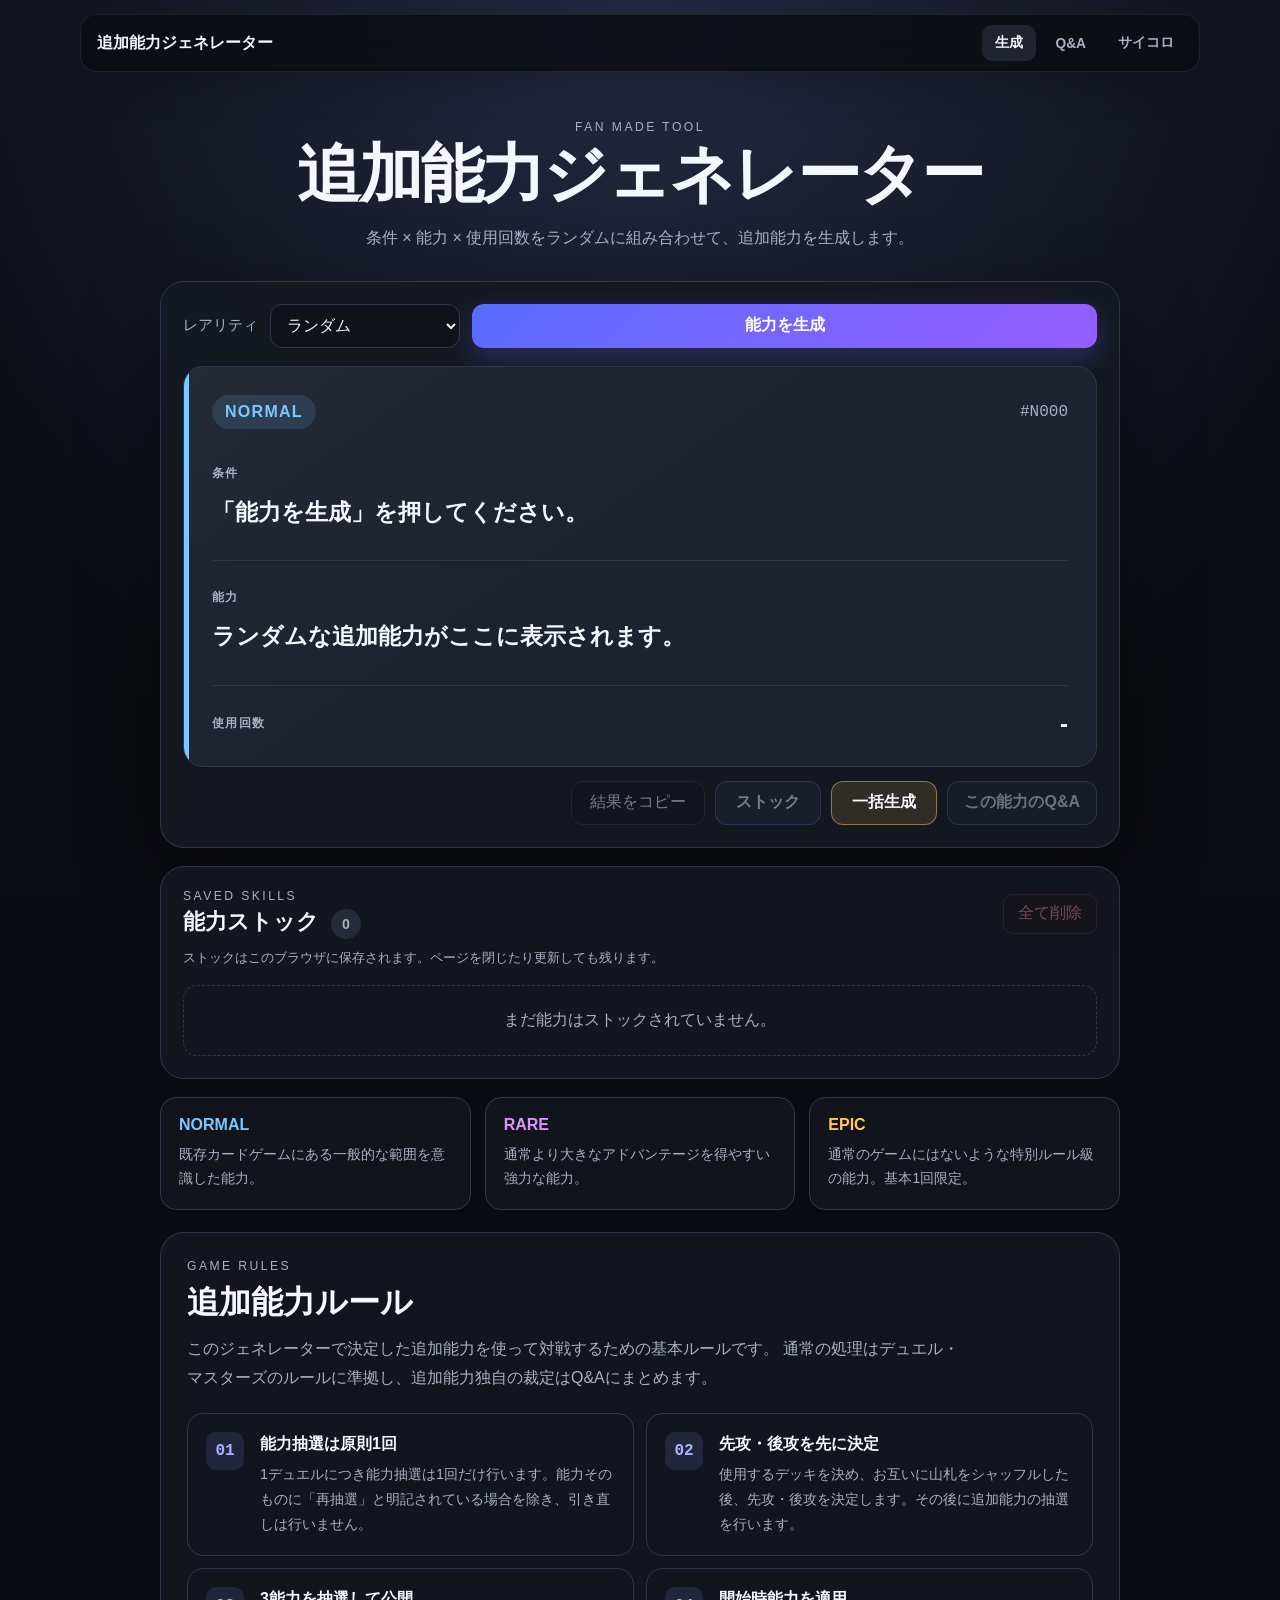
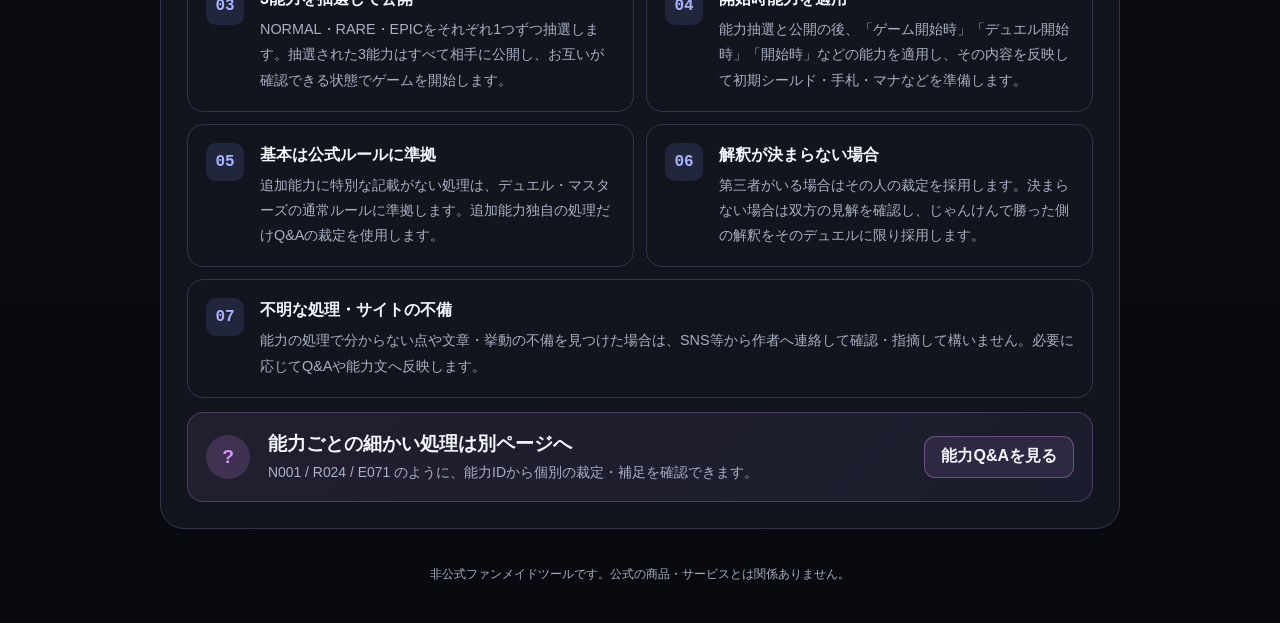
==== commit 44ca7dd3: "Add files via upload" ====
--- a/index.html
+++ b/index.html
@@ -5,7 +5,7 @@
   <meta name="viewport" content="width=device-width, initial-scale=1.0" />
   <meta name="description" content="デュエル・マスターズ向けの非公式追加能力ジェネレーター" />
   <title>追加能力ジェネレーター</title>
-  <link rel="stylesheet" href="./style.css?v=20260819_1455" />
+  <link rel="stylesheet" href="./style.css?v=20260819_1535" />
 </head>
 <body>
   <nav class="site-nav">
@@ -13,6 +13,7 @@
     <div class="nav-links">
       <a class="nav-link active" href="./index.html">生成</a>
       <a class="nav-link" href="./qa.html">Q&amp;A</a>
+      <a class="nav-link" href="./random.html">サイコロ</a>
     </div>
   </nav>
   <main class="page-shell">
@@ -257,6 +258,6 @@
     </section>
   </div>
 
-  <script type="module" src="./main.js?v=20260819_1455"></script>
+  <script type="module" src="./main.js?v=20260819_1510"></script>
 </body>
 </html>
--- a/style.css
+++ b/style.css
@@ -1011,3 +1011,372 @@
     grid-column: 1 / -1;
   }
 }
+
+
+/* =========================================================
+   Ability-use modal rarity colors
+   NORMAL = blue / RARE = purple / EPIC = gold
+   ========================================================= */
+
+.app-modal-panel.modal-rarity-normal {
+  border-color: rgba(121, 200, 255, 0.34);
+  background:
+    radial-gradient(circle at top right, rgba(121, 200, 255, 0.16), transparent 40%),
+    #12151d;
+  box-shadow:
+    0 30px 90px rgba(0, 0, 0, 0.5),
+    0 0 34px rgba(121, 200, 255, 0.08),
+    inset 0 1px 0 rgba(255, 255, 255, 0.04);
+}
+
+.app-modal-panel.modal-rarity-normal::before {
+  background: var(--normal);
+}
+
+.modal-rarity-normal .app-modal-icon {
+  background: rgba(121, 200, 255, 0.14);
+  color: var(--normal);
+  box-shadow: inset 0 0 0 1px rgba(121, 200, 255, 0.18);
+}
+
+.modal-rarity-normal .app-modal-title {
+  color: var(--normal);
+}
+
+.modal-rarity-normal .modal-confirm-button {
+  border-color: rgba(121, 200, 255, 0.58);
+  background: rgba(121, 200, 255, 0.16);
+  color: #eaf8ff;
+}
+
+.modal-rarity-normal .modal-confirm-button:hover {
+  background: rgba(121, 200, 255, 0.27);
+}
+
+
+.app-modal-panel.modal-rarity-rare {
+  border-color: rgba(217, 149, 255, 0.36);
+  background:
+    radial-gradient(circle at top right, rgba(217, 149, 255, 0.17), transparent 40%),
+    #12151d;
+  box-shadow:
+    0 30px 90px rgba(0, 0, 0, 0.5),
+    0 0 38px rgba(217, 149, 255, 0.09),
+    inset 0 1px 0 rgba(255, 255, 255, 0.04);
+}
+
+.app-modal-panel.modal-rarity-rare::before {
+  background: var(--rare);
+}
+
+.modal-rarity-rare .app-modal-icon {
+  background: rgba(217, 149, 255, 0.14);
+  color: var(--rare);
+  box-shadow: inset 0 0 0 1px rgba(217, 149, 255, 0.18);
+}
+
+.modal-rarity-rare .app-modal-title {
+  color: var(--rare);
+}
+
+.modal-rarity-rare .modal-confirm-button {
+  border-color: rgba(217, 149, 255, 0.6);
+  background: rgba(217, 149, 255, 0.17);
+  color: #f8ecff;
+}
+
+.modal-rarity-rare .modal-confirm-button:hover {
+  background: rgba(217, 149, 255, 0.28);
+}
+
+
+.app-modal-panel.modal-rarity-epic {
+  border-color: rgba(255, 201, 95, 0.42);
+  background:
+    radial-gradient(circle at top right, rgba(255, 201, 95, 0.20), transparent 42%),
+    #15140f;
+  box-shadow:
+    0 30px 90px rgba(0, 0, 0, 0.52),
+    0 0 44px rgba(255, 201, 95, 0.11),
+    inset 0 1px 0 rgba(255, 255, 255, 0.05);
+}
+
+.app-modal-panel.modal-rarity-epic::before {
+  background: var(--epic);
+}
+
+.modal-rarity-epic .app-modal-icon {
+  background: rgba(255, 201, 95, 0.16);
+  color: var(--epic);
+  box-shadow:
+    inset 0 0 0 1px rgba(255, 201, 95, 0.22),
+    0 0 18px rgba(255, 201, 95, 0.08);
+}
+
+.modal-rarity-epic .app-modal-title {
+  color: var(--epic);
+}
+
+.modal-rarity-epic .modal-confirm-button {
+  border-color: rgba(255, 201, 95, 0.68);
+  background: rgba(255, 201, 95, 0.18);
+  color: #fff5d8;
+  box-shadow: 0 0 18px rgba(255, 201, 95, 0.06);
+}
+
+.modal-rarity-epic .modal-confirm-button:hover {
+  background: rgba(255, 201, 95, 0.30);
+}
+
+
+/* =========================================================
+   Dice / Coin page
+   ========================================================= */
+
+.random-page {
+  min-height: calc(100vh - 72px);
+}
+
+.random-hero {
+  margin-bottom: 34px;
+}
+
+.random-tools-grid {
+  display: grid;
+  grid-template-columns: repeat(2, minmax(0, 1fr));
+  gap: 18px;
+}
+
+.random-tool-card {
+  position: relative;
+  overflow: hidden;
+  padding: 28px;
+  border: 1px solid var(--line);
+  border-radius: 24px;
+  background: rgba(21, 24, 33, 0.92);
+  box-shadow: 0 24px 70px rgba(0, 0, 0, 0.25);
+}
+
+.random-tool-card::before {
+  content: "";
+  position: absolute;
+  inset: 0 0 auto;
+  height: 3px;
+}
+
+.dice-tool-card::before {
+  background: linear-gradient(90deg, #79c8ff, #7e8cff);
+}
+
+.coin-tool-card::before {
+  background: linear-gradient(90deg, #ffc95f, #ff9f5f);
+}
+
+.random-tool-symbol {
+  display: grid;
+  place-items: center;
+  width: 68px;
+  height: 68px;
+  margin-bottom: 22px;
+  border-radius: 20px;
+  background: #0f1219;
+  border: 1px solid var(--line);
+  font-size: 2.15rem;
+  line-height: 1;
+}
+
+.dice-tool-card .random-tool-symbol {
+  color: var(--normal);
+  box-shadow: inset 0 0 28px rgba(121, 200, 255, 0.08);
+}
+
+.coin-tool-card .random-tool-symbol {
+  color: var(--epic);
+  box-shadow: inset 0 0 28px rgba(255, 201, 95, 0.08);
+}
+
+.random-tool-card h2 {
+  margin: 0;
+  font-size: 1.65rem;
+}
+
+.random-tool-card > p:not(.eyebrow) {
+  min-height: 3.5em;
+  margin: 12px 0 24px;
+  color: var(--muted);
+  line-height: 1.75;
+}
+
+.random-tool-button {
+  width: 100%;
+  min-height: 50px;
+  border-radius: 13px;
+  font-weight: 900;
+  letter-spacing: 0.02em;
+}
+
+.dice-button {
+  border: 1px solid rgba(121, 200, 255, 0.45);
+  background: rgba(121, 200, 255, 0.13);
+  color: #e9f8ff;
+}
+
+.dice-button:hover {
+  background: rgba(121, 200, 255, 0.22);
+}
+
+.coin-button {
+  border: 1px solid rgba(255, 201, 95, 0.48);
+  background: rgba(255, 201, 95, 0.13);
+  color: #fff4d5;
+}
+
+.coin-button:hover {
+  background: rgba(255, 201, 95, 0.22);
+}
+
+.random-help {
+  margin-top: 18px;
+  padding: 16px 18px;
+  border: 1px solid var(--line);
+  border-radius: 16px;
+  color: var(--muted);
+  background: rgba(15, 18, 25, 0.7);
+}
+
+.random-help p {
+  margin: 0;
+  line-height: 1.75;
+  font-size: 0.9rem;
+}
+
+
+/* Result modal */
+
+.random-result-modal {
+  text-align: center;
+}
+
+.random-result-modal .app-modal-close {
+  text-align: center;
+}
+
+.random-result-icon {
+  margin-left: auto;
+  margin-right: auto;
+  font-size: 1.15rem;
+}
+
+.random-result-label {
+  margin-top: 2px;
+}
+
+.random-result-modal .app-modal-title {
+  padding-right: 0;
+  text-align: center;
+}
+
+.random-result-value {
+  display: grid;
+  place-items: center;
+  min-height: 150px;
+  margin: 20px 0 6px;
+  border: 1px solid var(--line);
+  border-radius: 22px;
+  background: #0c0f15;
+  font-size: clamp(4rem, 18vw, 7rem);
+  font-weight: 950;
+  line-height: 1;
+  letter-spacing: -0.06em;
+}
+
+.random-result-subtext {
+  margin: 10px 0 0;
+  color: var(--muted);
+  font-weight: 800;
+  letter-spacing: 0.12em;
+}
+
+.random-result-modal .app-modal-actions {
+  display: grid;
+  grid-template-columns: 1fr 0.72fr;
+}
+
+.random-close-button {
+  border: 1px solid var(--line);
+  background: #181b24;
+  color: var(--muted);
+}
+
+.random-close-button:hover {
+  background: #20242f;
+  color: var(--text);
+}
+
+.random-mode-dice {
+  border-color: rgba(121, 200, 255, 0.34);
+  background:
+    radial-gradient(circle at top right, rgba(121, 200, 255, 0.16), transparent 40%),
+    #12151d;
+}
+
+.random-mode-dice::before {
+  background: var(--normal);
+}
+
+.random-mode-dice .app-modal-icon,
+.random-mode-dice .app-modal-title,
+.random-mode-dice .random-result-value {
+  color: var(--normal);
+}
+
+.random-mode-dice .modal-confirm-button {
+  border-color: rgba(121, 200, 255, 0.58);
+  background: rgba(121, 200, 255, 0.16);
+  color: #eaf8ff;
+}
+
+.random-mode-dice .modal-confirm-button:hover {
+  background: rgba(121, 200, 255, 0.27);
+}
+
+.random-mode-coin {
+  border-color: rgba(255, 201, 95, 0.42);
+  background:
+    radial-gradient(circle at top right, rgba(255, 201, 95, 0.20), transparent 42%),
+    #15140f;
+}
+
+.random-mode-coin::before {
+  background: var(--epic);
+}
+
+.random-mode-coin .app-modal-icon,
+.random-mode-coin .app-modal-title,
+.random-mode-coin .random-result-value {
+  color: var(--epic);
+}
+
+.random-mode-coin .modal-confirm-button {
+  border-color: rgba(255, 201, 95, 0.68);
+  background: rgba(255, 201, 95, 0.18);
+  color: #fff5d8;
+}
+
+.random-mode-coin .modal-confirm-button:hover {
+  background: rgba(255, 201, 95, 0.30);
+}
+
+@media (max-width: 680px) {
+  .random-tools-grid {
+    grid-template-columns: 1fr;
+  }
+
+  .random-tool-card > p:not(.eyebrow) {
+    min-height: 0;
+  }
+
+  .random-result-modal .app-modal-actions {
+    grid-template-columns: 1fr;
+  }
+}
